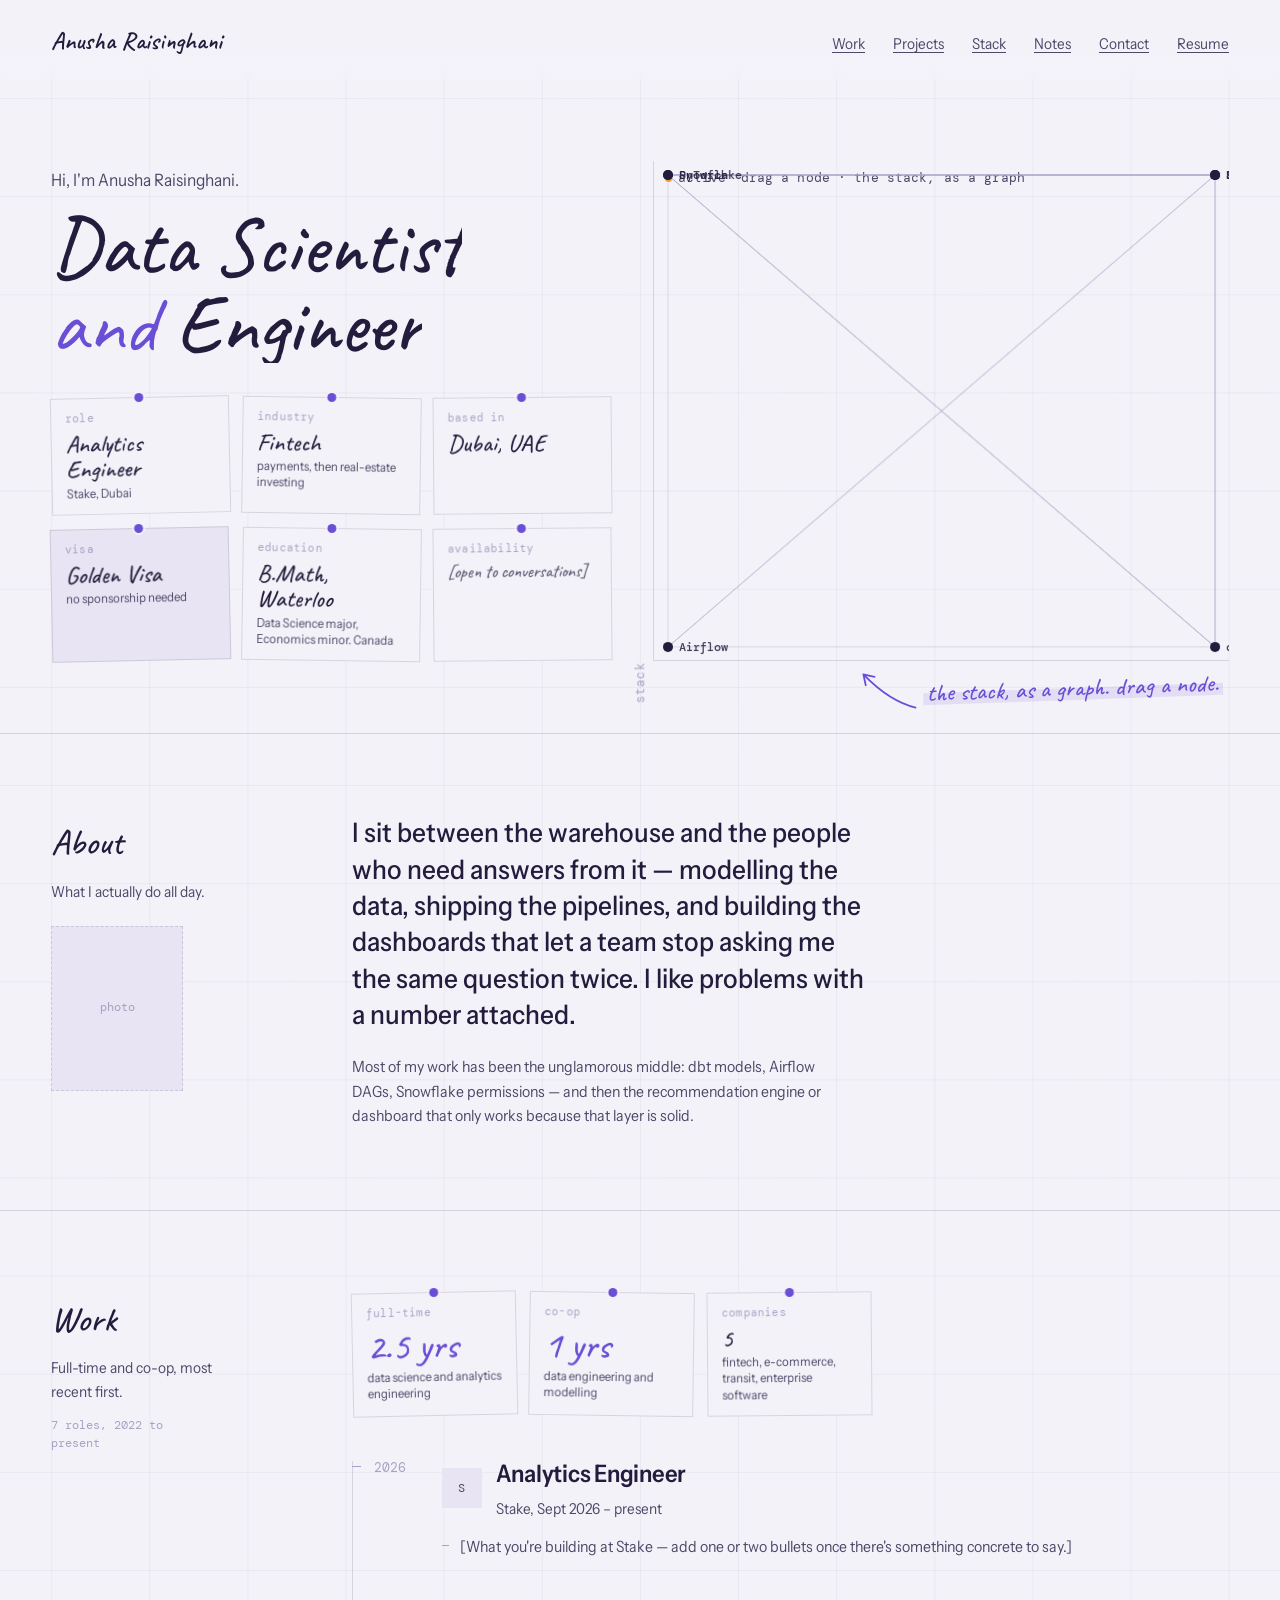
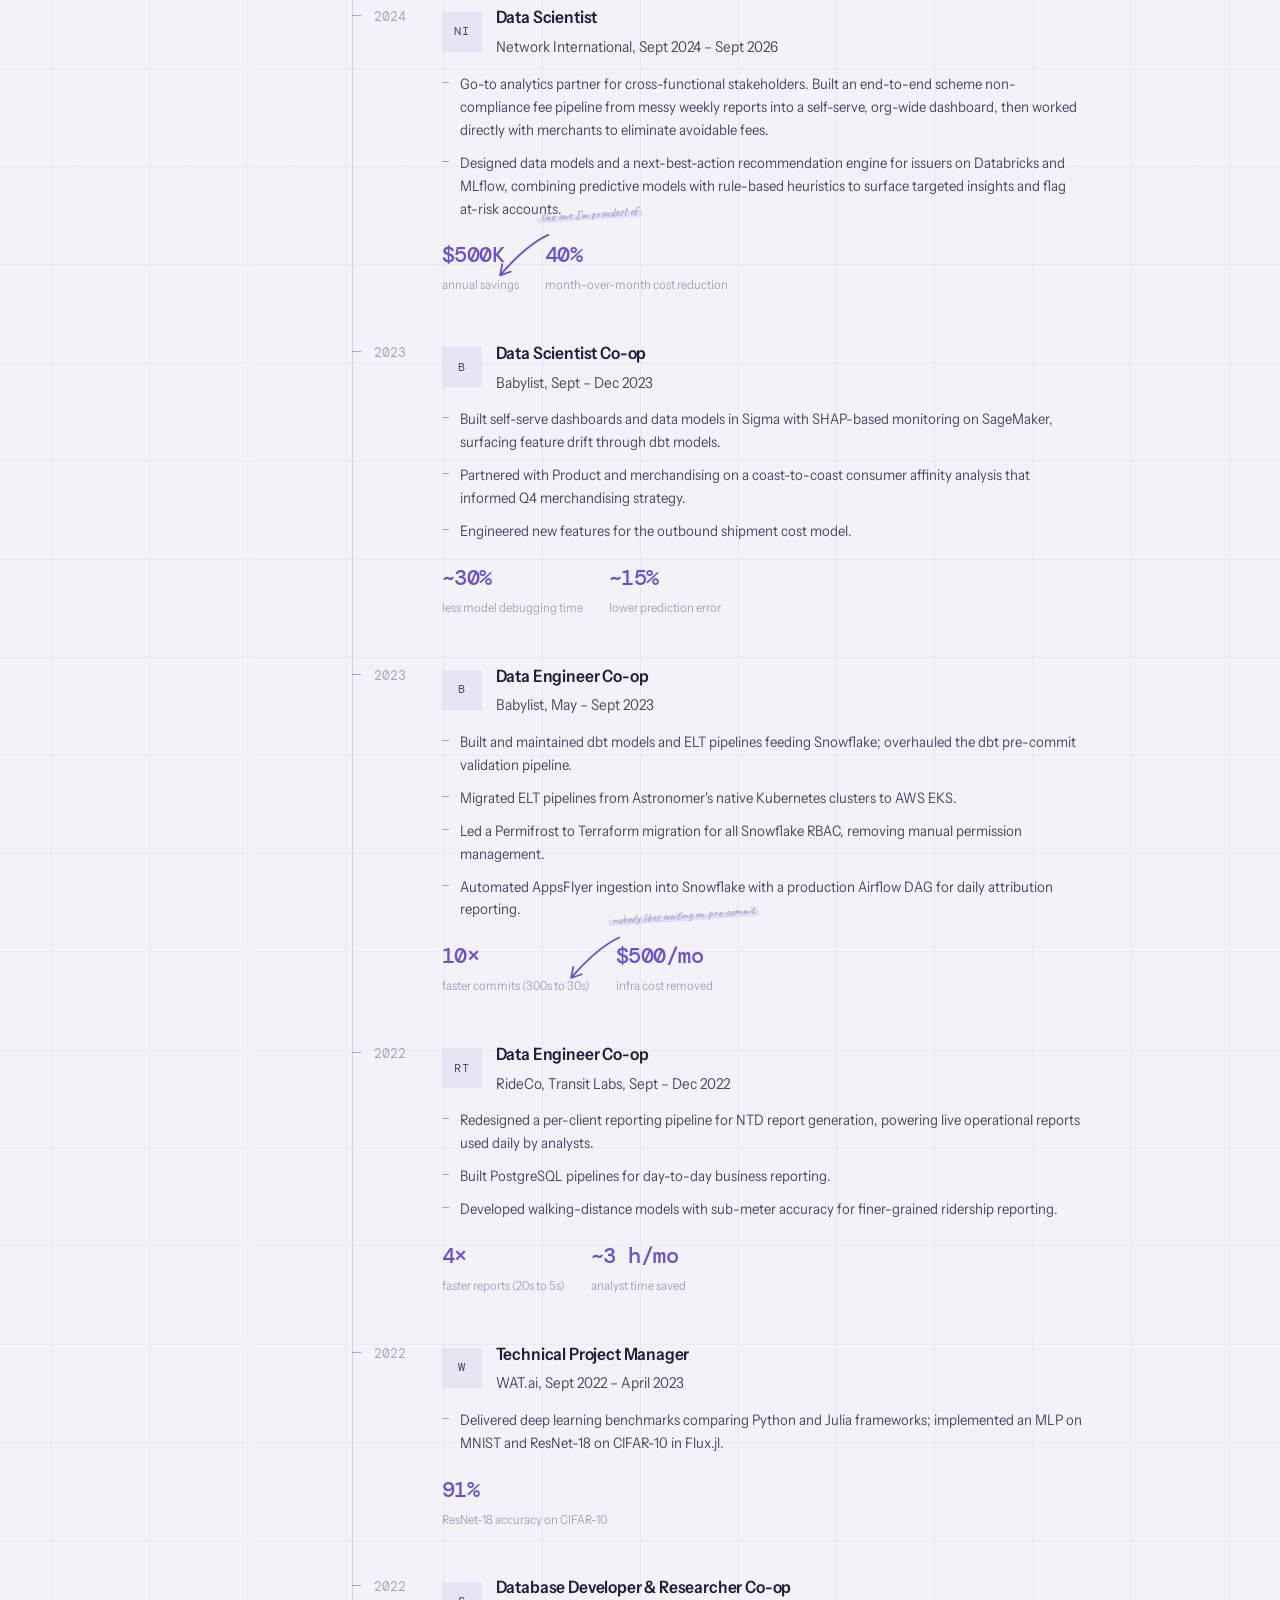
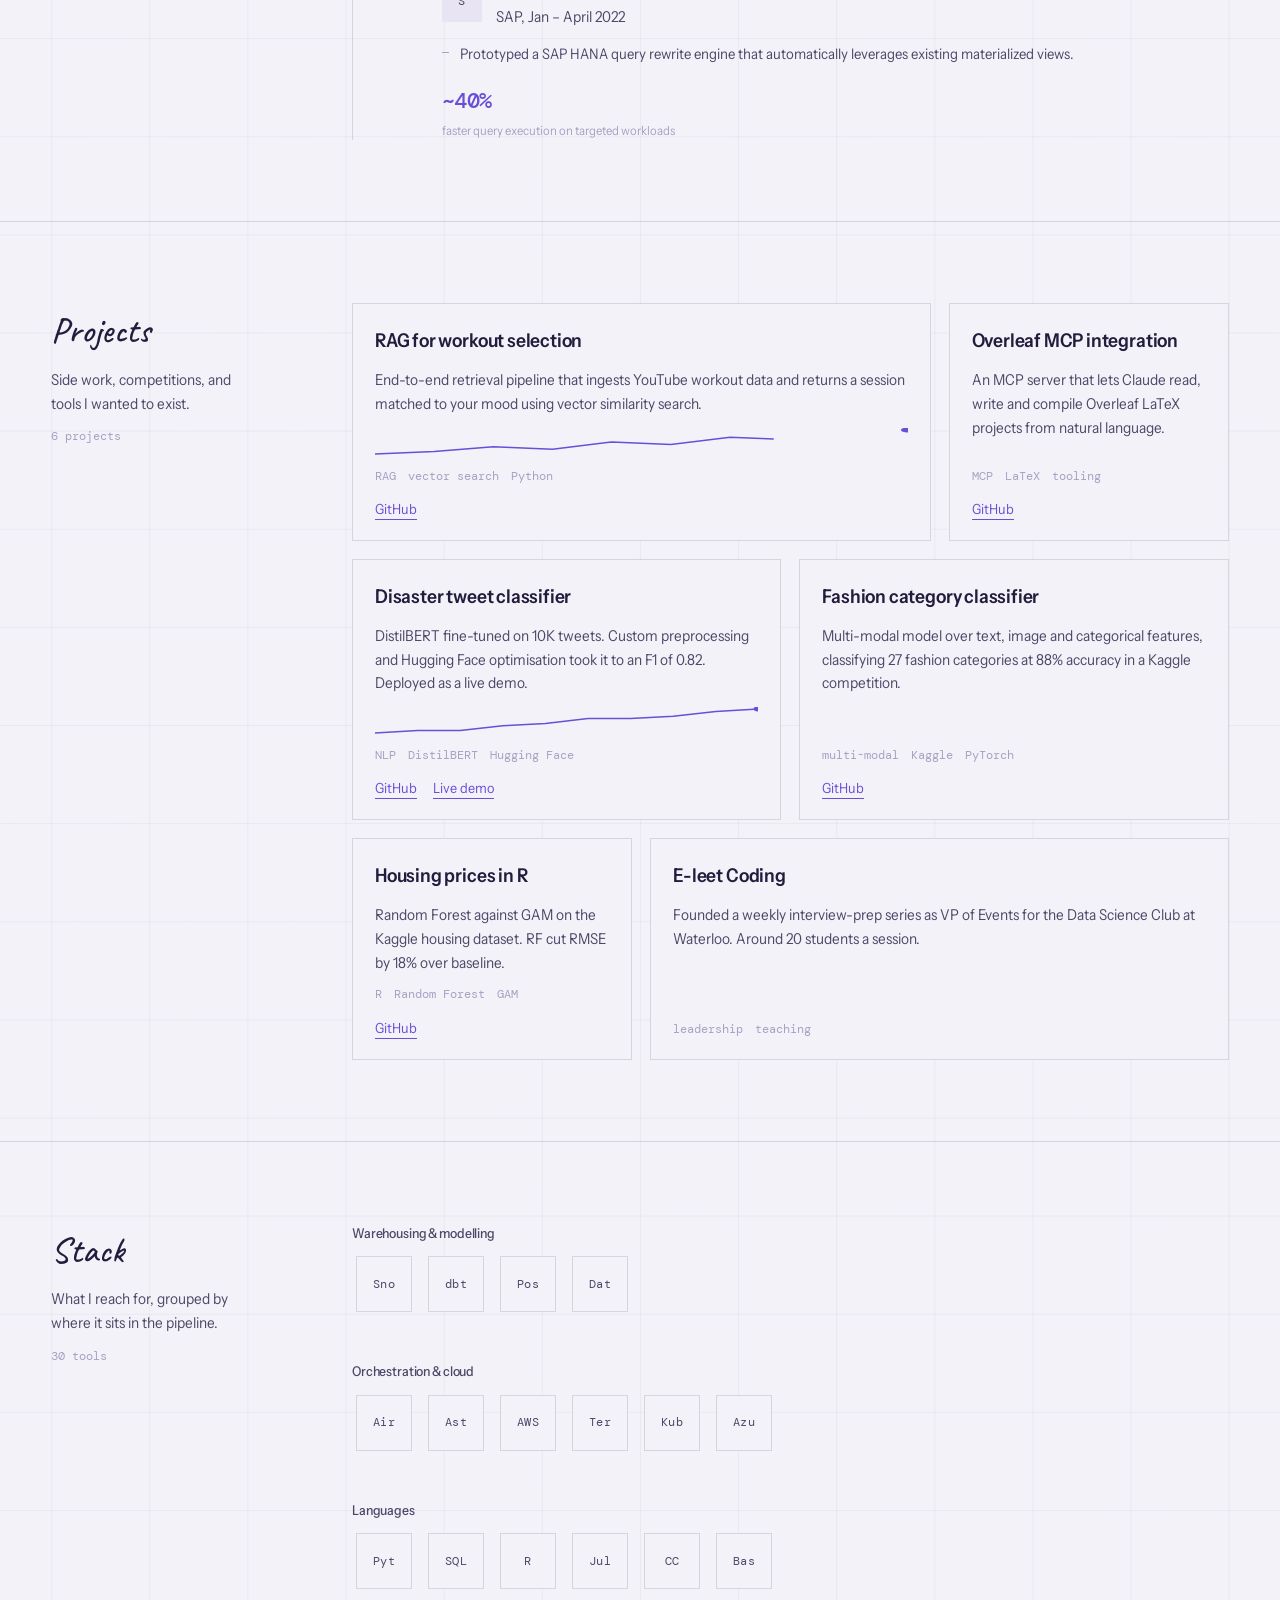
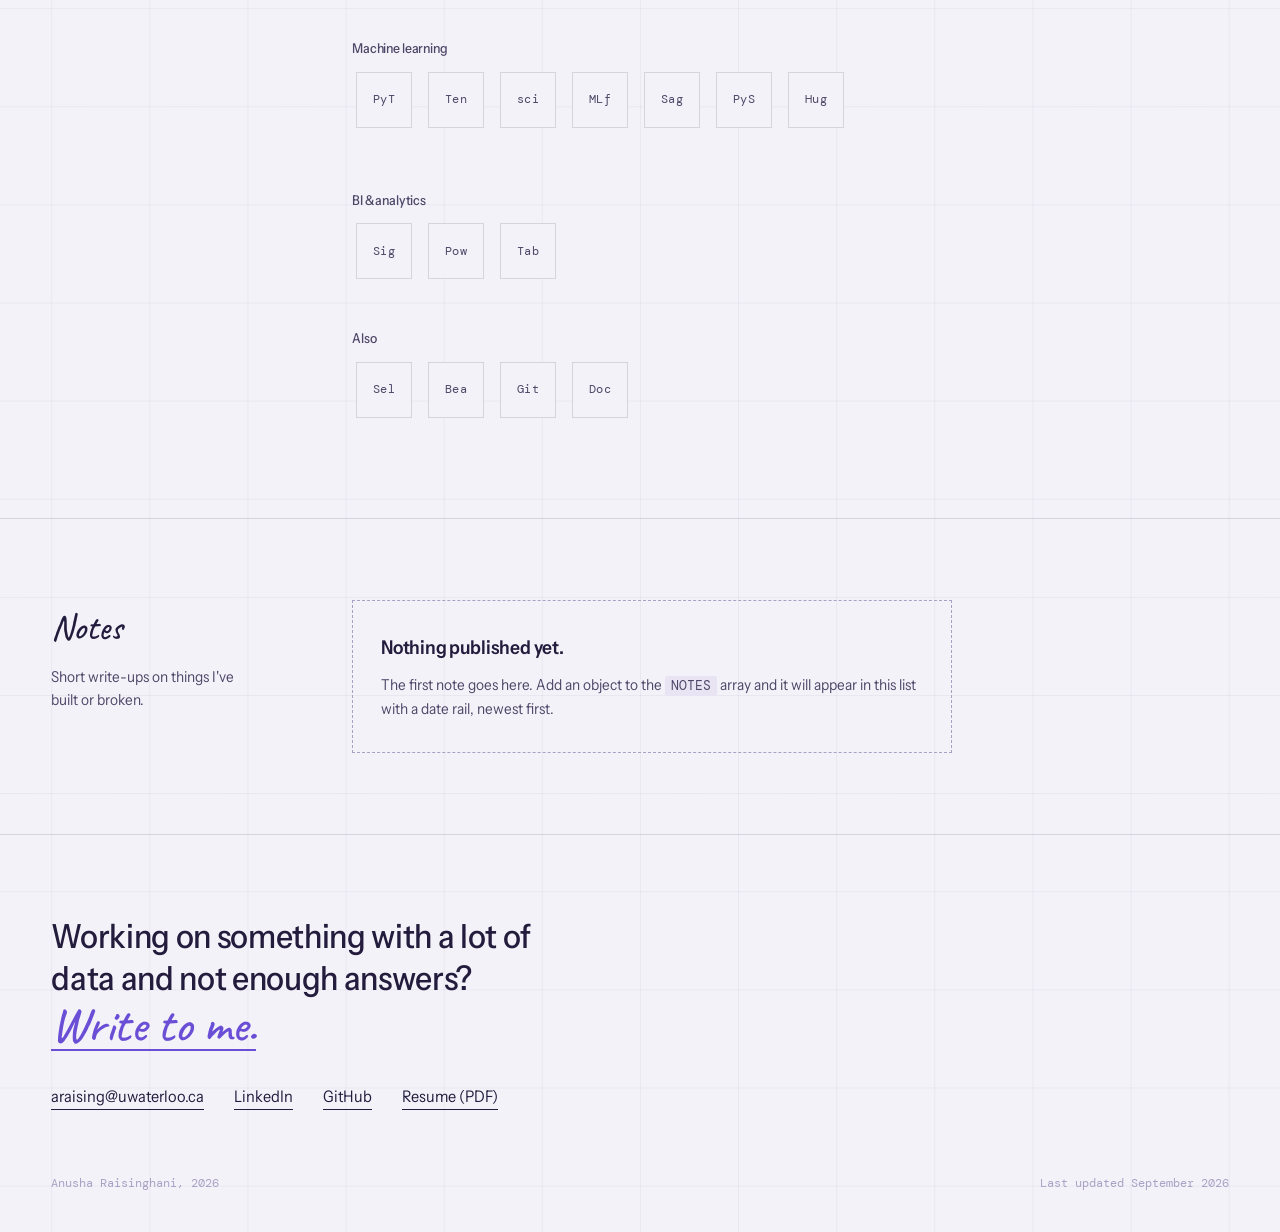
==== index.html @ 86c20403 "Split single-file prototype into static site structure Break index.html's inline <style> and <script" ====
<!DOCTYPE html>
<html lang="en">
<head>
<meta charset="utf-8">
<meta name="viewport" content="width=device-width, initial-scale=1">
<title>Anusha Raisinghani — Analytics Engineer, Dubai</title>
<meta name="description" content="Anusha Raisinghani is an analytics engineer in Dubai fintech, building data pipelines, models, and the dashboards that make them useful. UAE Golden Visa holder.">
<link rel="preconnect" href="https://fonts.googleapis.com">
<link rel="preconnect" href="https://fonts.gstatic.com" crossorigin>
<link href="https://fonts.googleapis.com/css2?family=Caveat:wght@400;500;600&family=Instrument+Sans:ital,wdth,wght@0,75..100,400..700;1,75..100,400..700&family=DM+Mono:wght@400;500&display=swap" rel="stylesheet">
<link rel="stylesheet" href="css/site.css">
</head>
<body>

<nav class="nav" aria-label="Primary">
  <div class="wrap">
    <a class="brand" href="#top">Anusha Raisinghani</a>
    <ul>
      <li><a class="u" href="#work">Work</a></li>
      <li><a class="u" href="#projects">Projects</a></li>
      <li><a class="u" href="#stack-section">Stack</a></li>
      <li><a class="u" href="#notes">Notes</a></li>
      <li><a class="u" href="#contact">Contact</a></li>
      <li><a class="u" href="assets/resume.pdf">Resume</a></li>
    </ul>
  </div>
</nav>

<main id="top">

<!-- ================= HERO ================= -->
<header class="hero">
  <div class="wrap grid">
    <div class="hero-text">
      <p class="hero-hi">Hi, I'm Anusha Raisinghani.</p>
      <h1>
        <span class="l"><span>Data Scientist</span></span>
        <span class="l"><span><em>and</em> Engineer</span></span>
      </h1>
      <div class="cards hero-cards" id="hero-cards"></div>
    </div>
    <div class="hero-graph">
      <div class="graph-caption mono"><span><span class="dot"></span>active</span><span>drag a node · the stack, as a graph</span></div>
      <canvas id="net" aria-label="An animated network graph of Anusha's technical stack"></canvas>
      <span class="axis-y mono">stack</span>
      <span class="ann hero-ann"><svg viewBox="0 0 60 44"><path d="M4 40 C 18 36, 34 28, 54 6 M44 8 l11 -3 -2 11"/></svg>the stack, as a graph. drag a node.</span>
    </div>
  </div>
</header>

<!-- ================= ABOUT ================= -->
<section id="about">
  <div class="wrap grid">
    <div class="sec-head">
      <h2>About</h2>
      <p>What I actually do all day.</p>
      <div class="photo" id="photo"></div>
    </div>
    <div class="sec-body">
      <span class="ann about-ann">the short version</span>
      <p class="about-lede">I sit between the warehouse and the people who need answers from it — modelling the data, shipping the pipelines, and building the dashboards that let a team stop asking me the same question twice. I like problems with a number attached.</p>
      <p class="about-more">Most of my work has been the unglamorous middle: dbt models, Airflow DAGs, Snowflake permissions — and then the recommendation engine or dashboard that only works because that layer is solid.</p>
    </div>
  </div>
</section>

<!-- ================= EXPERIENCE ================= -->
<section id="work">
  <div class="wrap grid">
    <div class="sec-head">
      <h2>Work</h2>
      <p>Full-time and co-op, most recent first.</p>
      <p class="count" id="count-work"></p>
    </div>
    <div class="sec-body">
      <div class="cards work-cards" id="work-cards"></div>
      <div class="xp" id="xp"><div class="rail"></div></div>
    </div>
  </div>
</section>

<!-- ================= PROJECTS ================= -->
<section id="projects">
  <div class="wrap grid">
    <div class="sec-head">
      <h2>Projects</h2>
      <p>Side work, competitions, and tools I wanted to exist.</p>
      <p class="count" id="count-projects"></p>
    </div>
    <div class="sec-body">
      <span class="ann proj-ann">hover a card, the line redraws</span>
      <div class="projects" id="projects-grid"></div>
    </div>
  </div>
</section>

<!-- ================= STACK ================= -->
<section id="stack-section">
  <div class="wrap grid">
    <div class="sec-head">
      <h2>Stack</h2>
      <p>What I reach for, grouped by where it sits in the pipeline.</p>
      <p class="count" id="count-stack"></p>
    </div>
    <div class="sec-body">
      <div class="stack" id="stack"></div>
    </div>
  </div>
</section>

<!-- ================= NOTES ================= -->
<section id="notes">
  <div class="wrap grid">
    <div class="sec-head">
      <h2>Notes</h2>
      <p>Short write-ups on things I've built or broken.</p>
    </div>
    <div class="sec-body" id="notes-body"></div>
  </div>
</section>

</main>

<!-- ================= CONTACT ================= -->
<footer id="contact">
  <div class="wrap">
    <p class="contact-lede">Working on something with a lot of data and not enough answers? <a href="mailto:araising@uwaterloo.ca">Write to me.</a></p>
    <div class="contact-links">
      <a class="u" href="mailto:araising@uwaterloo.ca">araising@uwaterloo.ca</a>
      <a class="u" href="https://www.linkedin.com/in/anusha-raisinghani2711/" target="_blank" rel="noopener">LinkedIn</a>
      <a class="u" href="https://github.com/Anu2711" target="_blank" rel="noopener">GitHub</a>
      <a class="u" href="assets/resume.pdf">Resume (PDF)</a>
    </div>
    <div class="colophon">
      <span>Anusha Raisinghani, 2026</span>
      <span>Last updated September 2026</span>
    </div>
  </div>
</footer>

<script src="data/facts.js"></script>
<script src="data/stack.js"></script>
<script src="data/experience.js"></script>
<script src="data/projects.js"></script>
<script src="data/notes.js"></script>
<script src="data/graph.js"></script>
<script src="js/render.js"></script>
<script src="js/reveal.js"></script>
<script src="js/rail.js"></script>
<script src="js/graph.js"></script>
</body>
</html>
---- css/site.css ----
/* ============================================================
   TOKENS
   ============================================================ */
:root{
  --paper:#F4F2F9;      /* lilac-tinted paper */
  --paper-2:#E9E4F3;    /* lavender wash for chips/hover */
  --ink:#231C3D;        /* deep violet ink */
  --ink-2:#4E4768;
  --trace:#A9A1C4;      /* lavender hairlines and ticks */
  --hair:rgba(35,28,61,.14);
  --grid:rgba(35,28,61,.05);
  --signal:#6A4FD6;     /* the one saturated purple: links, metrics, active edges */
  --signal-soft:rgba(106,79,214,.12);
  --amber:#F0A31F;      /* firing nodes only */

  --hand:"Caveat",cursive;
  --sans:"Instrument Sans",system-ui,-apple-system,sans-serif;
  --mono:"DM Mono",ui-monospace,SFMono-Regular,monospace;

  --max:1280px;
  --gutter:clamp(20px,4vw,56px);
  --col:calc((min(100vw,var(--max)) - 2*var(--gutter)) / 12);

  --t-fast:220ms cubic-bezier(.2,.7,.2,1);
  --t-slow:900ms cubic-bezier(.16,1,.3,1);
}

*{box-sizing:border-box}
html{scroll-behavior:smooth}
@media (prefers-reduced-motion:reduce){html{scroll-behavior:auto}}
body{
  margin:0;
  background:var(--paper);
  color:var(--ink);
  font-family:var(--sans);
  font-size:16.5px;
  line-height:1.58;
  font-variation-settings:"wdth" 92;
  -webkit-font-smoothing:antialiased;
}
/* plotting-paper grid: faint, and only behind the hero; fades to plain paper by the first section */
body::before{
  content:"";position:absolute;inset:0;z-index:-1;pointer-events:none;
  background-image:
    linear-gradient(var(--grid) 1px,transparent 1px),
    linear-gradient(90deg,var(--grid) 1px,transparent 1px);
  background-size:var(--col) var(--col);
  background-position:var(--gutter) 0;
}
body{position:relative}
a{color:inherit;text-decoration:none}
a:focus-visible,button:focus-visible{outline:2px solid var(--signal);outline-offset:3px;border-radius:2px}
::selection{background:var(--signal);color:#fff}

.wrap{max-width:var(--max);margin:0 auto;padding:0 var(--gutter)}
.grid{display:grid;grid-template-columns:repeat(12,1fr);column-gap:clamp(12px,2vw,28px)}

h1,h2{font-family:var(--hand);font-weight:500;margin:0;letter-spacing:0}
h3{font-family:var(--sans);font-weight:600;margin:0;letter-spacing:-.01em}
p{margin:0}
.mono{font-family:var(--mono);font-size:12.5px;letter-spacing:.01em;color:var(--ink-2)}

/* underline links: hairline that thickens on hover, no arrow glyphs */
.u{
  background-image:linear-gradient(currentColor,currentColor);
  background-size:100% 1px;background-repeat:no-repeat;background-position:0 100%;
  transition:background-size var(--t-fast);
}
.u:hover{background-size:100% 2px}

/* ============================================================
   NAV
   ============================================================ */
.nav{
  position:sticky;top:0;z-index:10;
  background:linear-gradient(var(--paper) 70%,rgba(238,241,243,0));
  backdrop-filter:blur(6px);
}
.nav .wrap{display:flex;align-items:baseline;justify-content:space-between;padding-top:22px;padding-bottom:18px}
.brand{font-family:var(--hand);font-size:25px;font-weight:600}
.nav ul{display:flex;gap:28px;list-style:none;margin:0;padding:0;font-size:15px}
.nav li a{color:var(--ink-2)}
.nav li a:hover{color:var(--ink)}

/* ============================================================
   HERO
   ============================================================ */
.hero{padding:clamp(48px,9vh,110px) 0 clamp(56px,8vh,96px)}
.hero .grid{align-items:end}
.hero-text{grid-column:1/7}
.hero-graph{grid-column:7/13;position:relative}
@media (max-width:900px){
  .hero-text{grid-column:1/13}
  .hero-graph{grid-column:1/13;margin-top:36px}
}
@media (max-width:700px){.hero-graph{display:none}}

.hero h1{
  font-size:clamp(48px,6.4vw,88px);
  line-height:.95;
  max-width:12ch;
}
.hero h1 .l{display:inline-block;overflow:hidden;vertical-align:bottom}
.hero h1 .l span{display:inline-block;transform:translateY(110%);animation:rise var(--t-slow) forwards}
.hero h1 .l:nth-child(2) span{animation-delay:70ms}
.hero h1 .l:nth-child(3) span{animation-delay:140ms}
.hero h1 .l:nth-child(4) span{animation-delay:210ms}
.hero h1 .l:nth-child(5) span{animation-delay:280ms}
.hero h1 em{font-style:normal;color:var(--signal);font-weight:400}
.hero-hi{font-size:17px;color:var(--ink-2);margin-bottom:14px;opacity:0;animation:fade 600ms 80ms forwards}
@keyframes rise{to{transform:translateY(0)}}

.todo{color:var(--signal);opacity:.7}
@keyframes fade{to{opacity:1}}

#net{
  width:100%;aspect-ratio:1.15;display:block;
  border-left:1px solid var(--hair);border-bottom:1px solid var(--hair);
  opacity:0;animation:fade 1.2s 800ms forwards;
  cursor:crosshair;
}
.graph-caption{position:absolute;left:12px;top:8px;display:flex;gap:14px;align-items:center;opacity:0;animation:fade 700ms 1500ms forwards}
.graph-caption .dot{width:7px;height:7px;border-radius:50%;background:var(--amber);display:inline-block;margin-right:6px}
.axis-y{position:absolute;left:-2px;bottom:-1px;transform:translateX(-100%) rotate(-90deg);transform-origin:right bottom;color:var(--trace)}
@media (prefers-reduced-motion:reduce){
  .hero h1 .l span{transform:none;animation:none}
  .card,#net,.graph-caption{opacity:1;animation:none;transform:rotate(var(--rot,0))}
}

/* ============================================================
   CALLOUT CARDS — index cards pinned to the paper. Label in mono, value in handwriting.
   ============================================================ */
.cards{display:grid;grid-template-columns:repeat(auto-fill,minmax(150px,1fr));gap:14px 12px}
.hero-cards{margin-top:34px;max-width:560px}
.card{
  position:relative;padding:12px 14px 12px;border:1px solid var(--hair);background:var(--paper);
  transform:rotate(var(--rot,0));
  opacity:0;animation:cardIn 600ms cubic-bezier(.16,1,.3,1) forwards;animation-delay:var(--d,0ms);
  transition:transform var(--t-fast),border-color var(--t-fast),background var(--t-fast);
}
.card:nth-child(3n+1){--rot:-1.2deg}.card:nth-child(3n+2){--rot:.8deg}.card:nth-child(3n){--rot:-.5deg}
.card:nth-child(4n){background:var(--paper-2)}
.card::before{ /* pin */
  content:"";position:absolute;top:-5px;left:50%;width:9px;height:9px;border-radius:50%;
  background:var(--signal);transform:translateX(-50%);box-shadow:0 0 0 2px var(--paper);
}
.card:hover{transform:rotate(0) translateY(-2px);border-color:var(--signal)}
.card .k{display:block;font-family:var(--mono);font-size:10.5px;color:var(--trace);letter-spacing:.02em;margin-bottom:4px}
.card .v{display:block;font-family:var(--hand);font-size:clamp(22px,1.9vw,27px);font-weight:500;line-height:1.05;color:var(--ink)}
.card .v.todo{font-size:18px}
.card .s{display:block;font-size:12.5px;color:var(--ink-2);margin-top:3px;line-height:1.3}
.card.big .v{font-size:clamp(34px,3vw,44px);color:var(--signal)}
.work-cards{margin-bottom:40px;max-width:520px;grid-template-columns:repeat(auto-fill,minmax(140px,1fr))}
@keyframes cardIn{from{opacity:0;transform:translateY(10px) rotate(var(--rot,0))}to{opacity:1;transform:translateY(0) rotate(var(--rot,0))}}
.work-cards .card{animation:none;opacity:0;transform:translateY(10px) rotate(var(--rot,0))}
.work-cards.in .card{animation:cardIn 600ms cubic-bezier(.16,1,.3,1) forwards;animation-delay:var(--d,0ms)}

/* ============================================================
   SECTIONS
   ============================================================ */
section{padding:clamp(56px,9vh,120px) 0;border-top:1px solid var(--hair)}
.sec-head{grid-column:1/4;position:sticky;top:96px;align-self:start}
.sec-head h2{font-size:clamp(32px,2.8vw,40px)}
.sec-head p{margin-top:8px;color:var(--ink-2);font-size:15px;max-width:22ch}
.sec-head .count{margin-top:12px;font-family:var(--mono);font-size:12px;color:var(--trace)}
.sec-body{grid-column:4/13}
@media (max-width:900px){
  .sec-head{grid-column:1/13;position:static;margin-bottom:28px}
  .sec-body{grid-column:1/13}
}

/* About */
.about-more{margin-top:22px;max-width:56ch;color:var(--ink-2);font-size:15.5px}
.about-lede{
  font-family:var(--sans);font-weight:500;font-size:clamp(21px,2.1vw,27px);line-height:1.35;
  max-width:32ch;
}
.stack{display:grid;gap:30px}
.stack-group h3{font-size:13.5px;color:var(--ink-2);font-weight:500;margin-bottom:12px}
.tiles{display:flex;flex-wrap:wrap;gap:10px 8px;align-items:flex-start}
.tile{
  width:64px;display:flex;flex-direction:column;align-items:center;gap:6px;
  opacity:0;transform:translateY(6px);
  transition:opacity 400ms ease,transform 500ms cubic-bezier(.16,1,.3,1);
  transition-delay:var(--d,0ms);
}
.stack-group.in .tile{opacity:1;transform:none}
.tile .box{
  position:relative;width:56px;height:56px;border:1px solid var(--hair);background:var(--paper);
  display:flex;align-items:center;justify-content:center;
  transition:background var(--t-fast),border-color var(--t-fast),transform var(--t-fast);
}
.tile .box img{position:absolute;width:28px;height:28px;object-fit:contain;transition:opacity var(--t-fast)}
.tile .box img.brand{opacity:0}
.tile .box .mg{font-family:var(--mono);font-size:12px;color:var(--ink-2);letter-spacing:.02em}
.tile .name{font-family:var(--mono);font-size:11px;color:var(--ink-2);text-align:center;line-height:1.2;opacity:0;transition:opacity var(--t-fast)}
.tile:hover .box{background:var(--paper-2);border-color:var(--signal);transform:translateY(-2px)}
.tile:hover .box img.ink{opacity:0}
.tile:hover .box img.brand{opacity:1}
.tile:hover .name{opacity:1}
@media (hover:none){.tile .name{opacity:1}}

/* Photo slot in the About heading column */
.photo{margin-top:22px;width:132px;aspect-ratio:4/5;border:1px solid var(--hair);overflow:hidden;background:var(--paper-2)}
.photo img{width:100%;height:100%;object-fit:cover;display:block;filter:grayscale(.15)}
.photo.empty{border-style:dashed;display:flex;align-items:center;justify-content:center;font-family:var(--mono);font-size:11.5px;color:var(--trace)}

/* Experience — year rail */
.xp{--pad:clamp(64px,7vw,96px);position:relative;padding-left:var(--pad)}
.xp::before{ /* full-length faint rail */
  content:"";position:absolute;left:0;top:6px;bottom:0;width:1px;background:var(--hair);
}
.xp .rail{ /* ink rail that draws in on scroll */
  position:absolute;left:0;top:6px;width:1px;background:var(--ink);height:0;transition:height 120ms linear;
}
.job{position:relative;padding-bottom:clamp(40px,5vh,64px)}
.job:last-child{padding-bottom:0}
.job .year{
  position:absolute;left:calc(-1*var(--pad));width:var(--pad);top:4px;
  font-family:var(--mono);font-size:12.5px;color:var(--trace);
  padding-left:22px;white-space:nowrap;
}
.job .tick{position:absolute;left:calc(-1*var(--pad));top:11px;width:9px;height:1px;background:var(--trace)}
.job.on .year{color:var(--ink)}
.job.on .tick{background:var(--ink);width:14px}
.job header{display:grid;grid-template-columns:40px 1fr;gap:4px 14px;align-items:center}
.job header h3{grid-column:2}
.job header .co{grid-column:2}
.job .logo{
  grid-row:1/3;width:40px;height:40px;border:1px solid var(--hair);background:#fff;
  display:flex;align-items:center;justify-content:center;overflow:hidden;
}
.job .logo img{width:26px;height:26px;object-fit:contain;display:block}
.job .logo.mono{font-family:var(--mono);font-size:12px;color:var(--ink-2);background:var(--paper-2);border-color:transparent}
.job h3{font-size:17px}
.job li{font-size:14.5px}
.job.current h3{font-size:clamp(20px,1.9vw,24px)}
.job.current li{font-size:15.5px}
.job.current .metric b{font-size:24px}
.job .co{color:var(--ink-2);font-size:15px}
.job ul{margin:14px 0 0;padding:0;list-style:none;max-width:64ch;display:grid;gap:10px}
.job li{padding-left:18px;position:relative;color:var(--ink-2)}
.job li::before{content:"";position:absolute;left:0;top:.62em;width:7px;height:1px;background:var(--trace)}
.metrics{margin-top:18px;display:flex;gap:26px;flex-wrap:wrap}
.metric{display:flex;flex-direction:column}
.metric b{font-family:var(--mono);font-weight:500;font-size:22px;color:var(--signal);letter-spacing:-.02em}
.metric span{font-size:12.5px;color:var(--trace);margin-top:2px}

/* Projects — uneven grid */
.projects{display:grid;grid-template-columns:repeat(6,1fr);gap:18px}
.proj{
  grid-column:span 3;
  border:1px solid var(--hair);
  padding:22px 22px 20px;
  display:flex;flex-direction:column;gap:12px;
  background:var(--paper);
  transition:border-color var(--t-fast);
  min-height:200px;
}
.proj.wide{grid-column:span 4}
.proj.narrow{grid-column:span 2}
.proj:hover{border-color:var(--ink)}
.proj h3{font-size:19px}
.proj p{color:var(--ink-2);font-size:15px;flex:1}
.proj .tags{display:flex;flex-wrap:wrap;gap:6px 12px;font-family:var(--mono);font-size:11.5px;color:var(--trace)}
.proj .links{display:flex;gap:16px;font-size:14px}
.proj .links a{color:var(--signal)}
.proj .spark{height:28px;width:100%}
@media (max-width:900px){.proj,.proj.wide,.proj.narrow{grid-column:span 6}}

/* Notes — empty state */
.notes-empty{
  border:1px dashed var(--trace);padding:32px 28px;max-width:60ch;
}
.notes-empty h3{font-size:19px}
.notes-empty p{margin-top:10px;color:var(--ink-2);font-size:15px}
.notes-empty code{font-family:var(--mono);font-size:12.5px;background:var(--paper-2);padding:2px 6px;border-radius:2px}
.notes-list{display:grid;gap:0;max-width:64ch}
.note{display:grid;grid-template-columns:96px 1fr;gap:16px;padding:16px 0;border-top:1px solid var(--hair)}
.note:last-child{border-bottom:1px solid var(--hair)}
.note time{font-family:var(--mono);font-size:12.5px;color:var(--trace);padding-top:4px}
.note h3{font-size:17px}
.note p{color:var(--ink-2);font-size:14.5px;margin-top:4px}

/* Handwritten margin notes — reveal when scrolled into view, with a highlighter swipe */
.ann{
  font-family:var(--hand);font-size:clamp(22px,1.9vw,28px);font-weight:500;line-height:1.05;color:var(--signal);
  position:absolute;pointer-events:none;white-space:nowrap;padding:0 4px;
  opacity:0;transform:translateY(8px) rotate(var(--rot,-3deg));
  background-image:linear-gradient(var(--signal-soft),var(--signal-soft));
  background-size:0% 46%;background-repeat:no-repeat;background-position:0 88%;
  transition:opacity 500ms ease,transform 600ms cubic-bezier(.16,1,.3,1),background-size 700ms 200ms cubic-bezier(.16,1,.3,1);
}
.ann svg{position:absolute;width:60px;height:44px;fill:none;stroke:var(--signal);stroke-width:1.8;stroke-linecap:round;stroke-linejoin:round;
  stroke-dasharray:140;stroke-dashoffset:140;transition:stroke-dashoffset 800ms 300ms ease}
.ann.in{opacity:1;transform:translateY(0) rotate(var(--rot,-3deg));background-size:100% 46%}
.ann.in svg{stroke-dashoffset:0}
.ann.hero-ann{right:6px;bottom:-40px;--rot:-2deg}
.ann.hero-ann svg{left:-64px;top:-14px;transform:scaleX(-1)}
.ann.metric-ann{left:100%;top:-32px;margin-left:18px;--rot:-4deg}
.ann.metric-ann svg{left:-46px;top:20px}
.ann.about-ann{left:-6px;top:-54px;--rot:-2deg}
.ann.proj-ann{right:0;top:-38px;--rot:2deg}
.job .metrics,.about-lede,.hero-graph,.projects{position:relative}
.metric{position:relative}
@media (max-width:900px){
  .ann{position:static;display:inline-block;white-space:normal;margin:10px 0 4px;--rot:-1.5deg}
  .ann svg{display:none}
  .ann.hero-ann{margin-top:14px}
  .ann.about-ann{margin-bottom:12px}
  .ann.proj-ann{margin-bottom:12px}
  .ann.metric-ann{margin:6px 0 0}
}

/* Reactive: sparklines draw on card hover */
.proj .spark polyline{stroke-dasharray:400;stroke-dashoffset:0}
.proj:hover .spark polyline{animation:redraw 900ms cubic-bezier(.16,1,.3,1)}
@keyframes redraw{from{stroke-dashoffset:400}to{stroke-dashoffset:0}}
.proj:hover{background:var(--paper-2)}
.proj .tags span{transition:color var(--t-fast)}
.proj:hover .tags span{color:var(--signal)}

/* Footer / contact */
footer{border-top:1px solid var(--hair);padding:clamp(56px,9vh,110px) 0 40px}
.contact-lede{font-family:var(--sans);font-weight:500;font-size:clamp(24px,2.6vw,34px);line-height:1.25;max-width:26ch;letter-spacing:-.01em}
.contact-lede a{font-family:var(--hand);font-size:1.5em;font-weight:500;line-height:1;background-image:linear-gradient(currentColor,currentColor);background-size:100% 2px;background-repeat:no-repeat;background-position:0 92%}
.contact-lede a:hover{background-size:100% 3px}
.contact-lede a{color:var(--signal)}
.contact-links{margin-top:34px;display:flex;flex-wrap:wrap;gap:12px 30px;font-size:16px}
.colophon{margin-top:64px;display:flex;justify-content:space-between;flex-wrap:wrap;gap:10px;font-family:var(--mono);font-size:12px;color:var(--trace)}
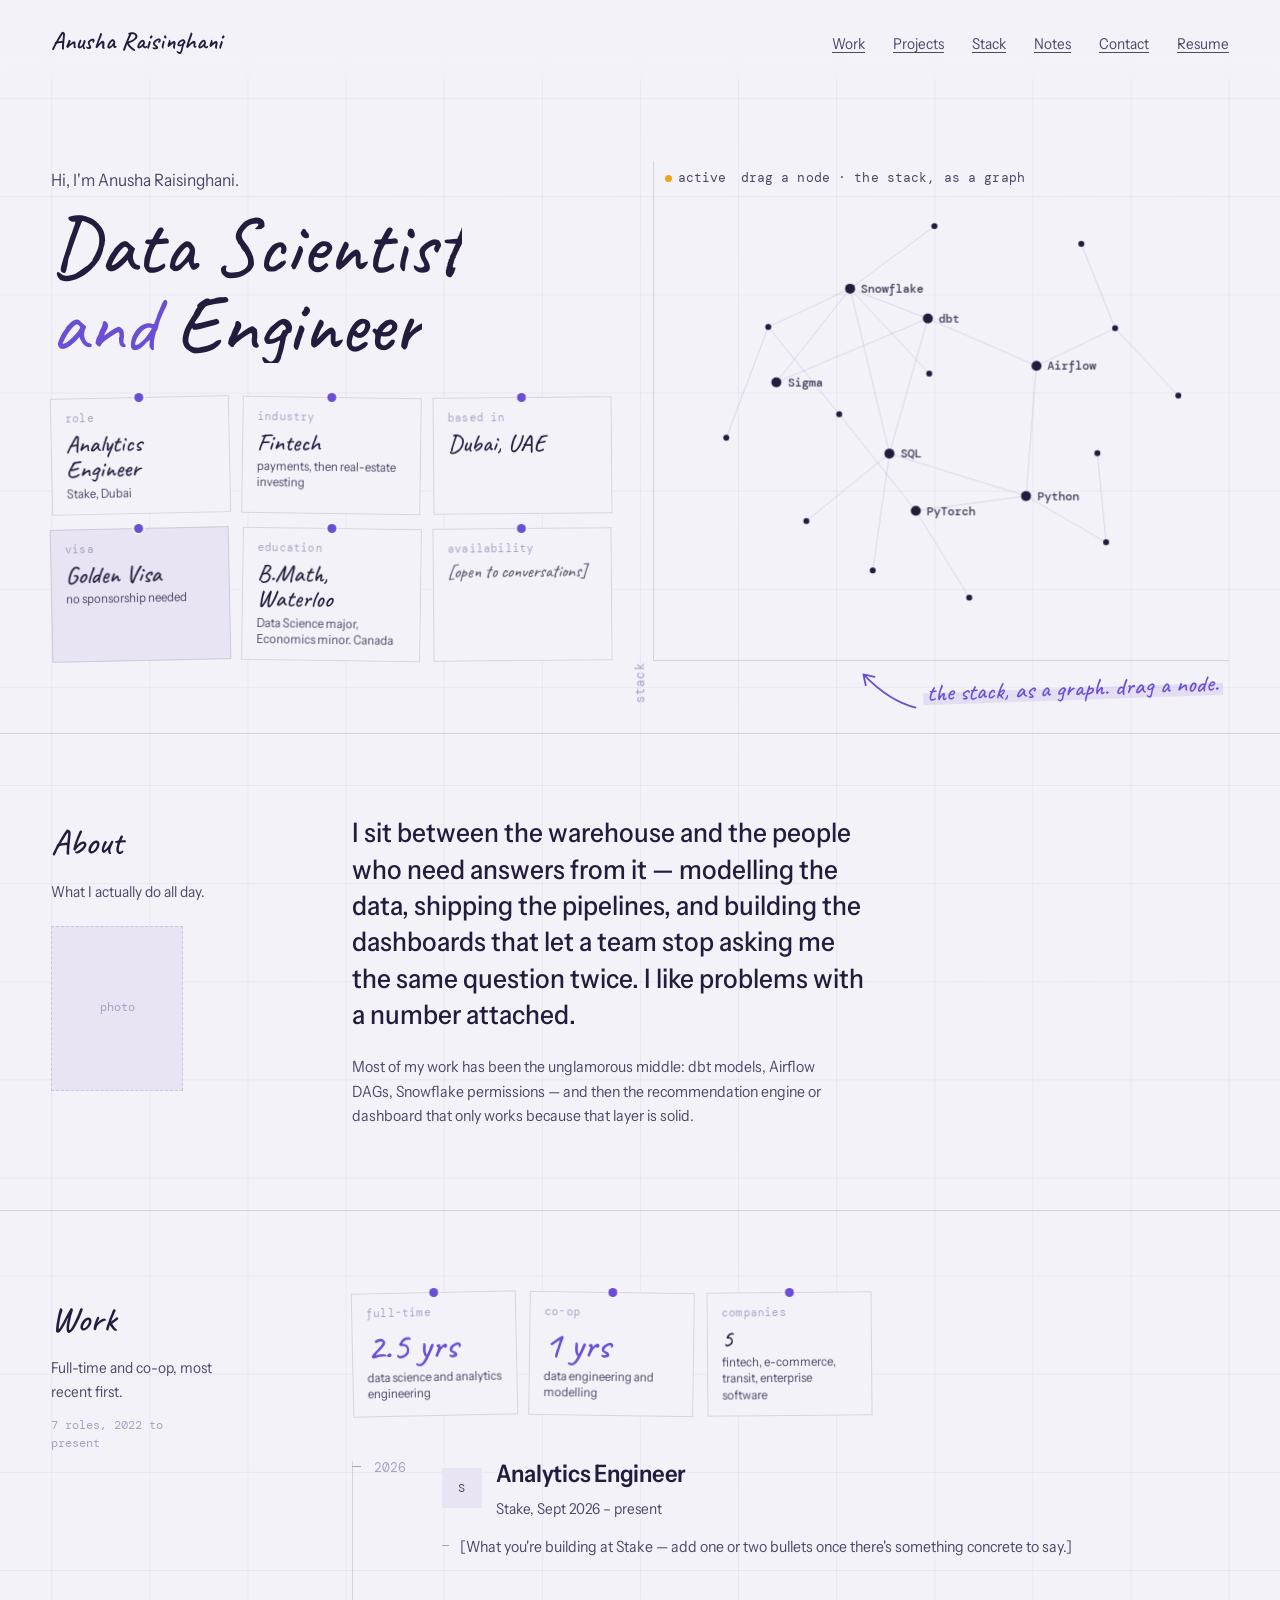
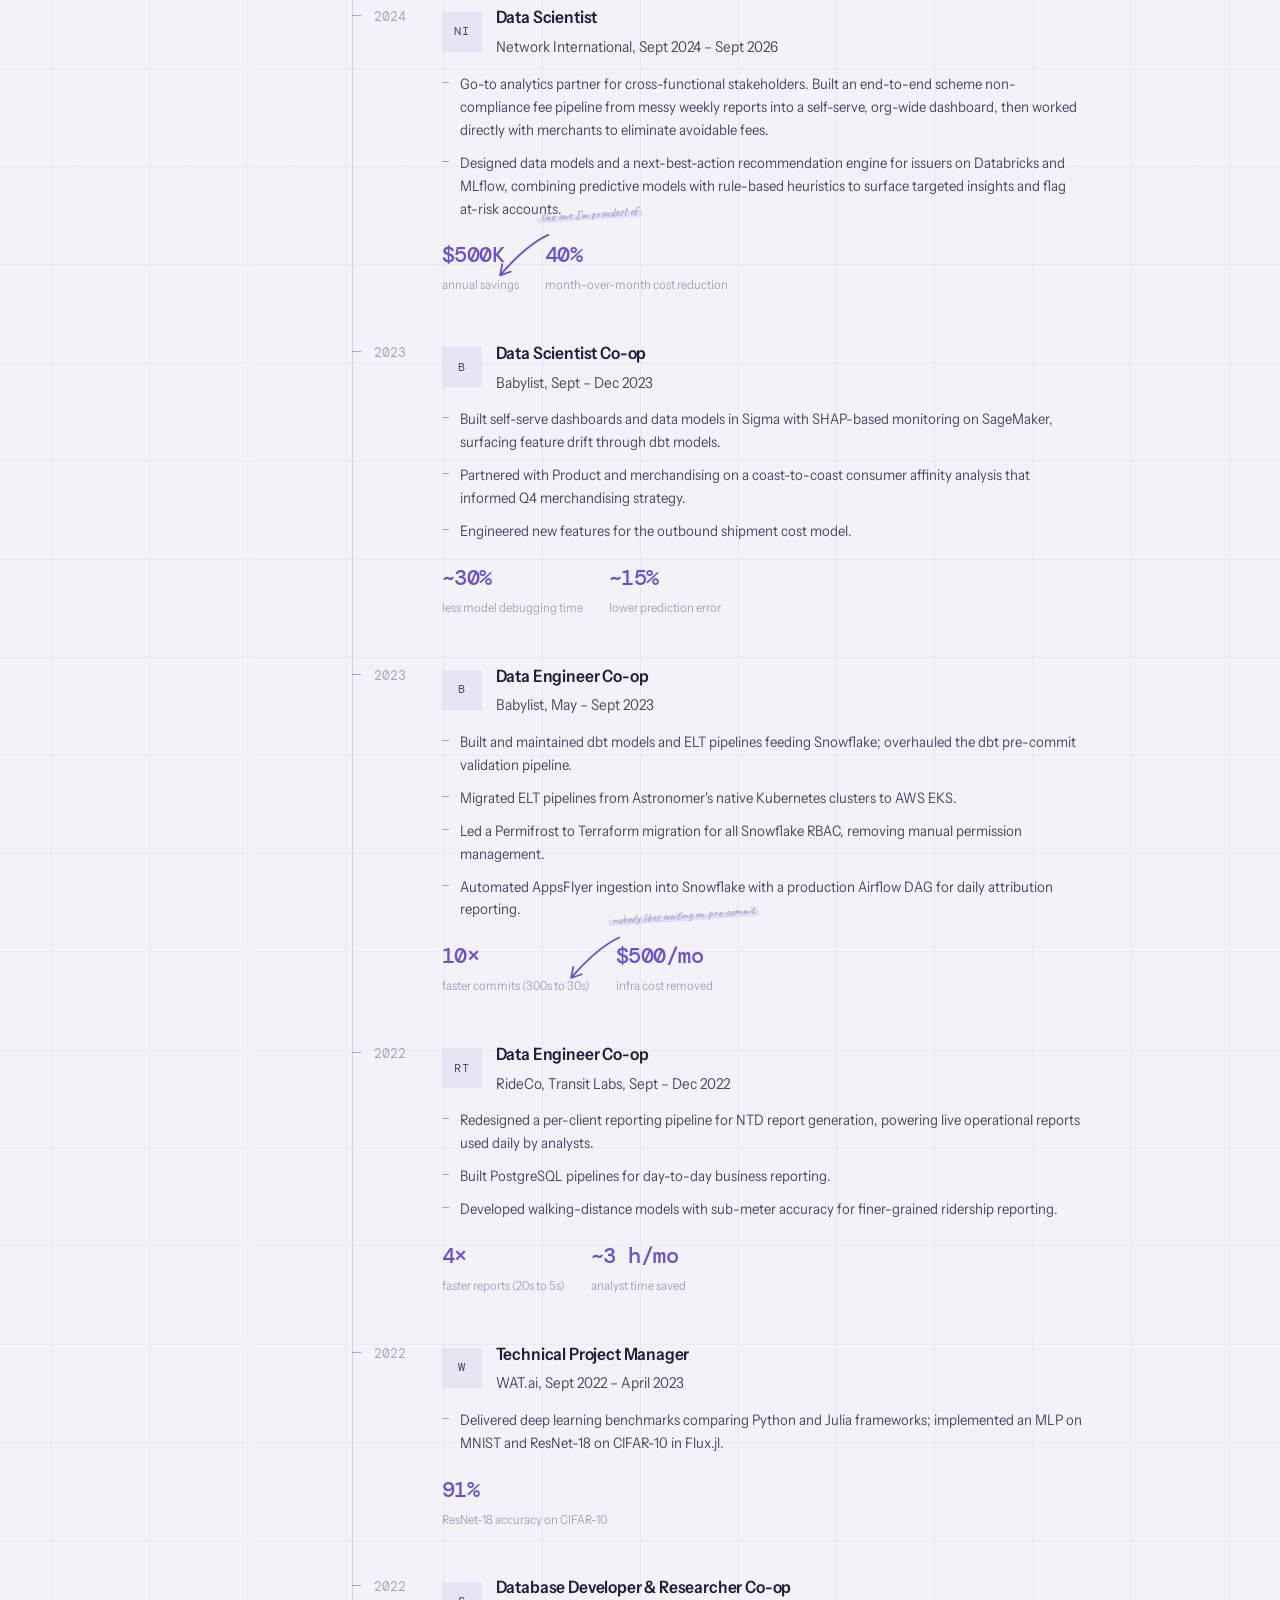
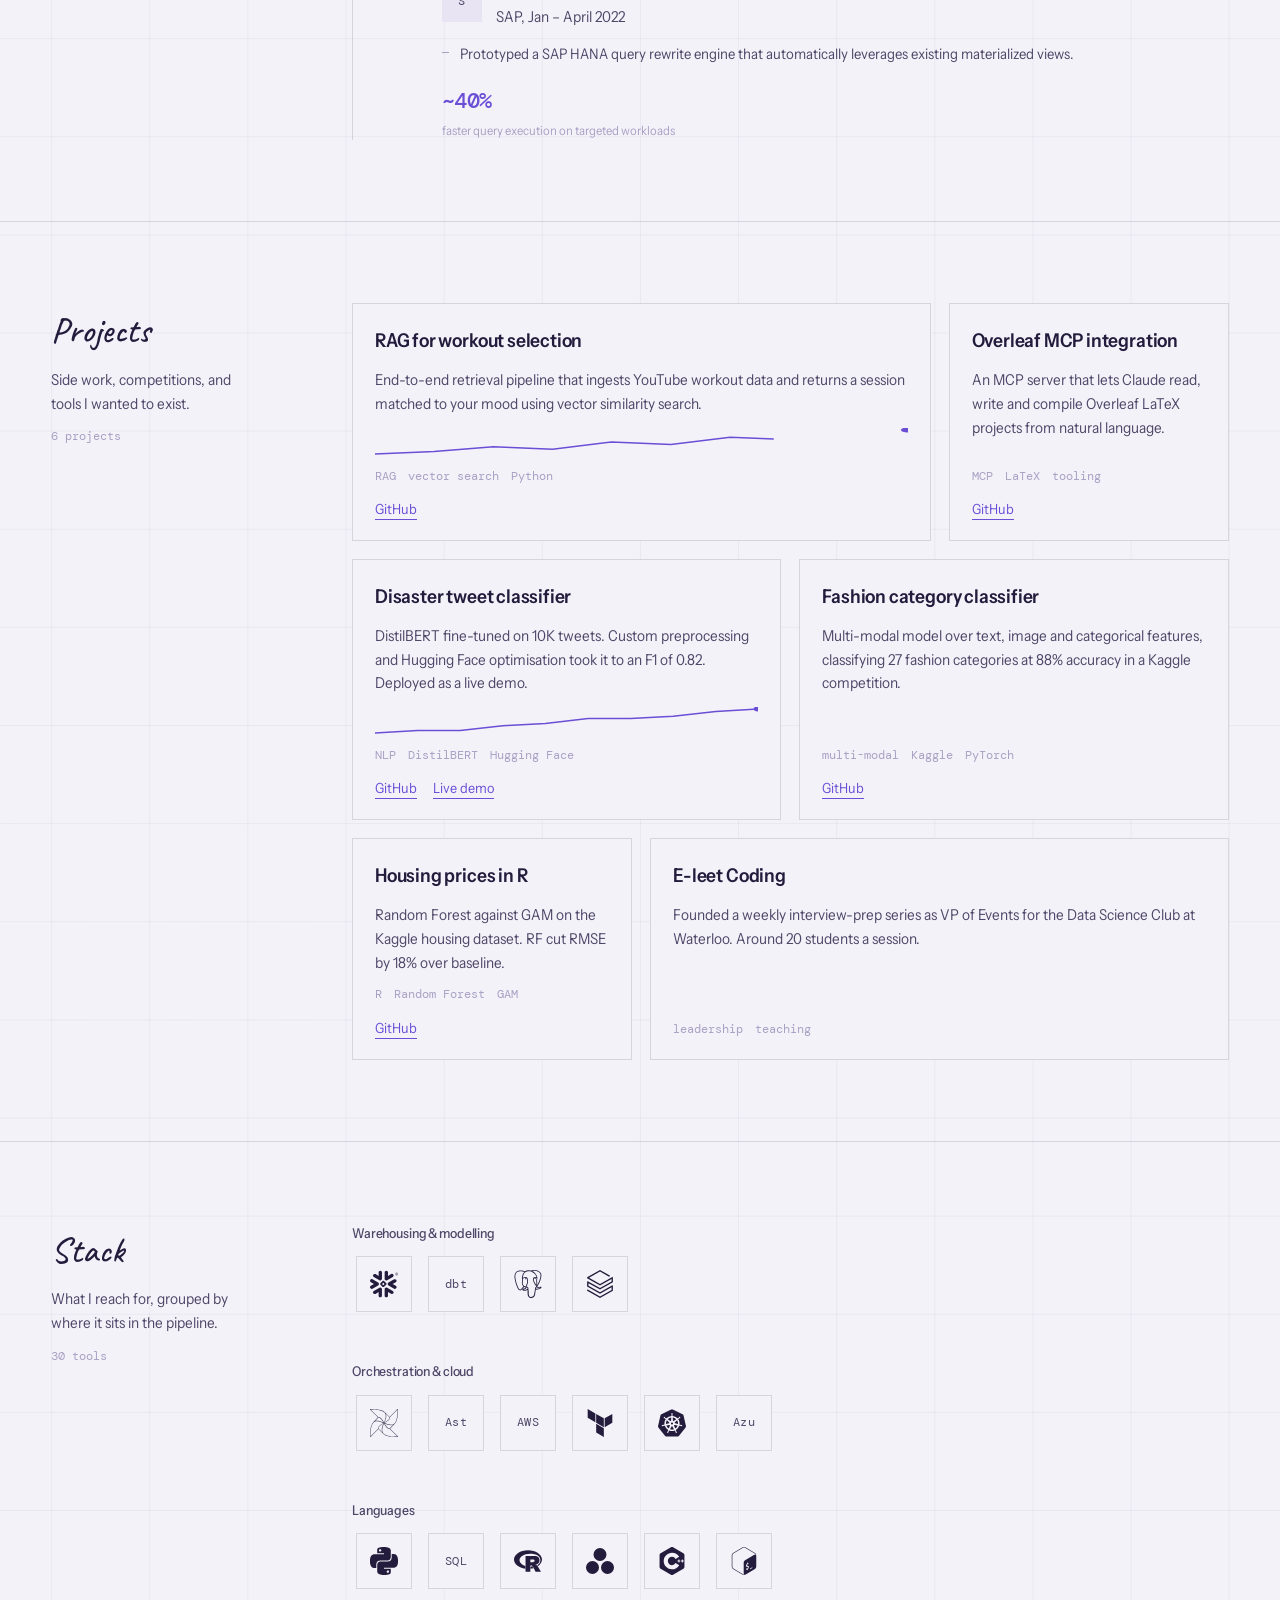
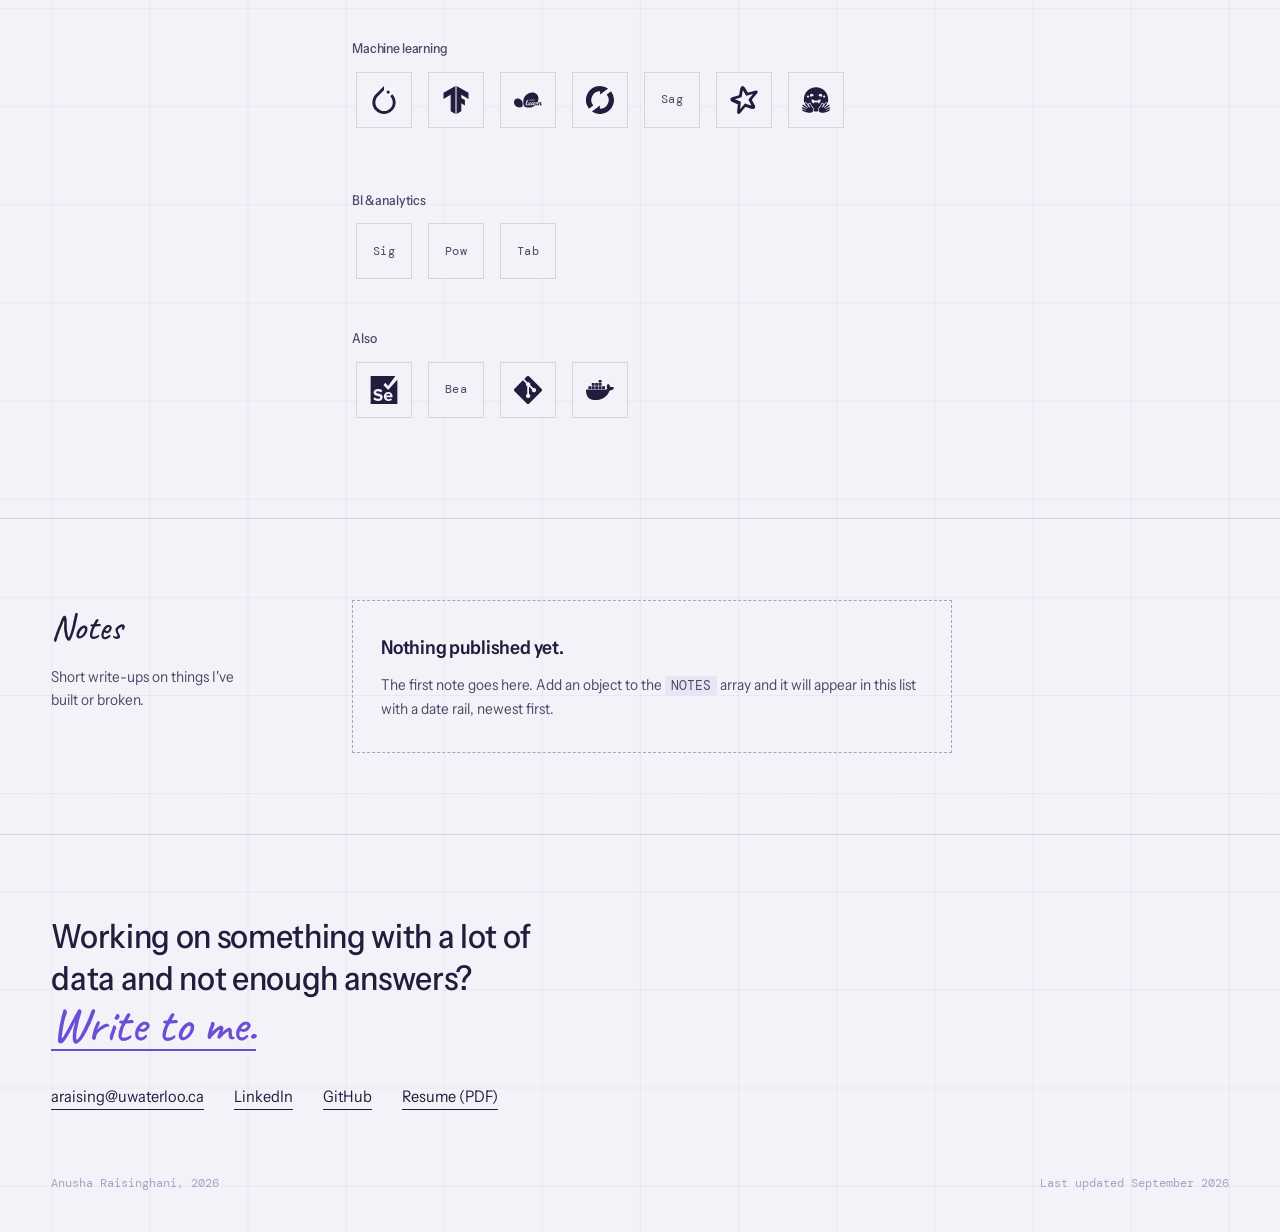
==== commit f2bedf1b: "Add assets: resume, favicon, OG image, stack icons, logo placeholders - assets/resume.pdf copied in " ====
--- a/index.html
+++ b/index.html
@@ -5,6 +5,21 @@
 <meta name="viewport" content="width=device-width, initial-scale=1">
 <title>Anusha Raisinghani — Analytics Engineer, Dubai</title>
 <meta name="description" content="Anusha Raisinghani is an analytics engineer in Dubai fintech, building data pipelines, models, and the dashboards that make them useful. UAE Golden Visa holder.">
+
+<link rel="icon" type="image/svg+xml" href="assets/favicon.svg">
+
+<meta property="og:type" content="website">
+<meta property="og:title" content="Anusha Raisinghani — Analytics Engineer, Dubai">
+<meta property="og:description" content="Analytics engineer in Dubai fintech, building data pipelines, models, and the dashboards that make them useful. UAE Golden Visa holder.">
+<meta property="og:url" content="https://anu2711.github.io/">
+<meta property="og:image" content="https://anu2711.github.io/assets/og-image.png">
+<meta property="og:image:width" content="1200">
+<meta property="og:image:height" content="630">
+<meta name="twitter:card" content="summary_large_image">
+<meta name="twitter:title" content="Anusha Raisinghani — Analytics Engineer, Dubai">
+<meta name="twitter:description" content="Analytics engineer in Dubai fintech, building data pipelines, models, and the dashboards that make them useful. UAE Golden Visa holder.">
+<meta name="twitter:image" content="https://anu2711.github.io/assets/og-image.png">
+
 <link rel="preconnect" href="https://fonts.googleapis.com">
 <link rel="preconnect" href="https://fonts.gstatic.com" crossorigin>
 <link href="https://fonts.googleapis.com/css2?family=Caveat:wght@400;500;600&family=Instrument+Sans:ital,wdth,wght@0,75..100,400..700;1,75..100,400..700&family=DM+Mono:wght@400;500&display=swap" rel="stylesheet">
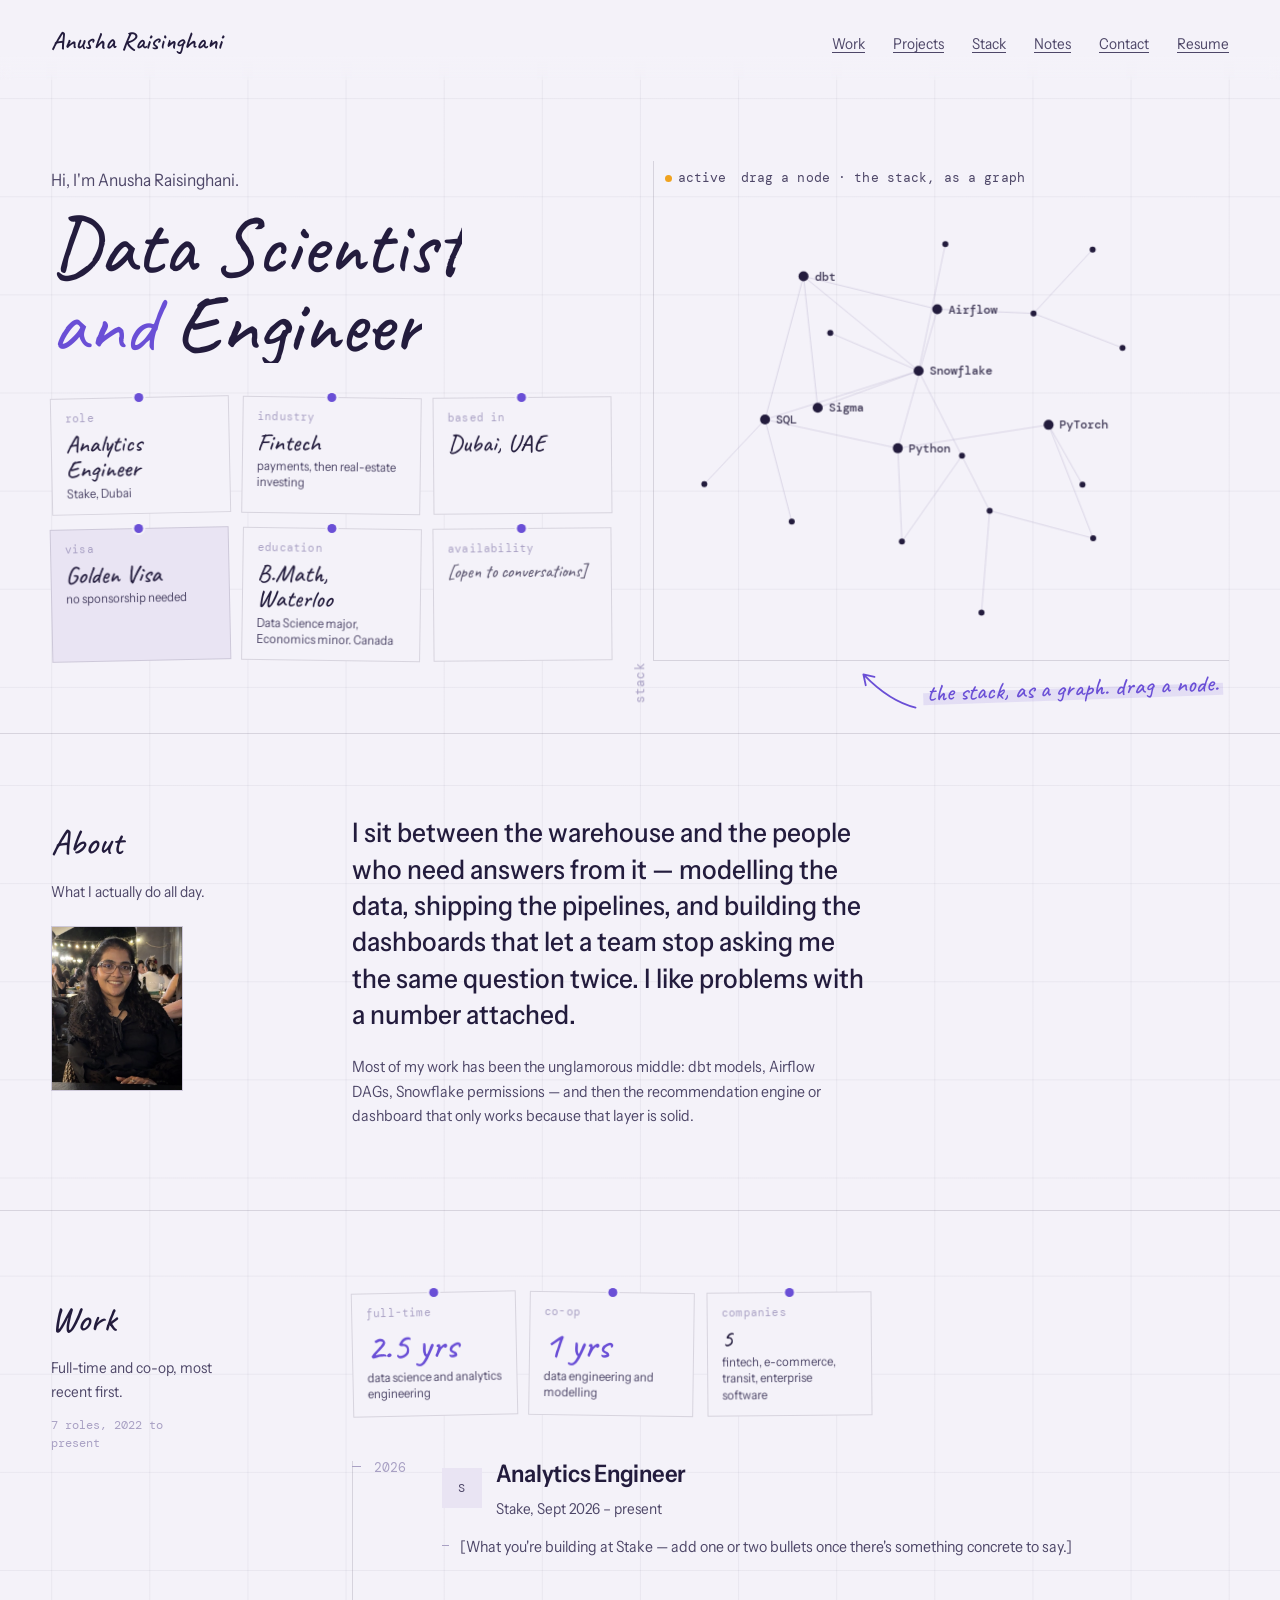
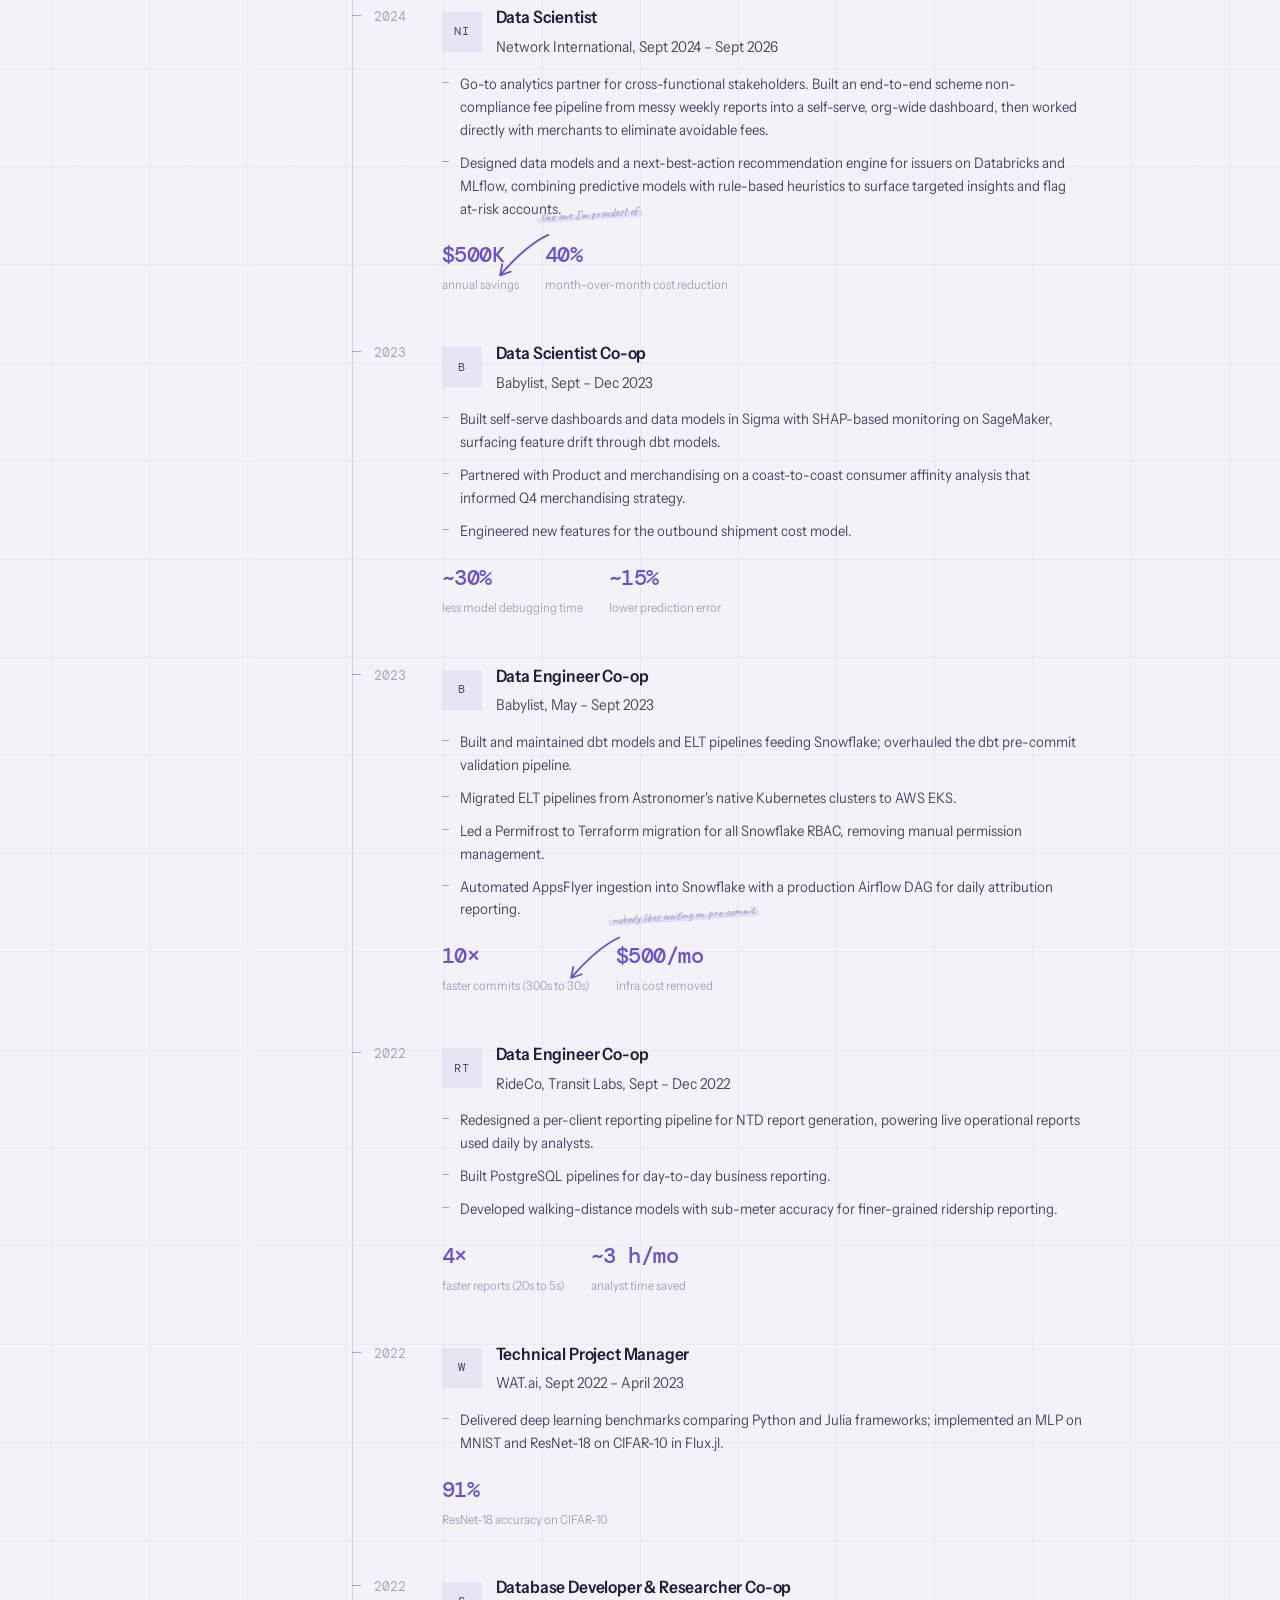
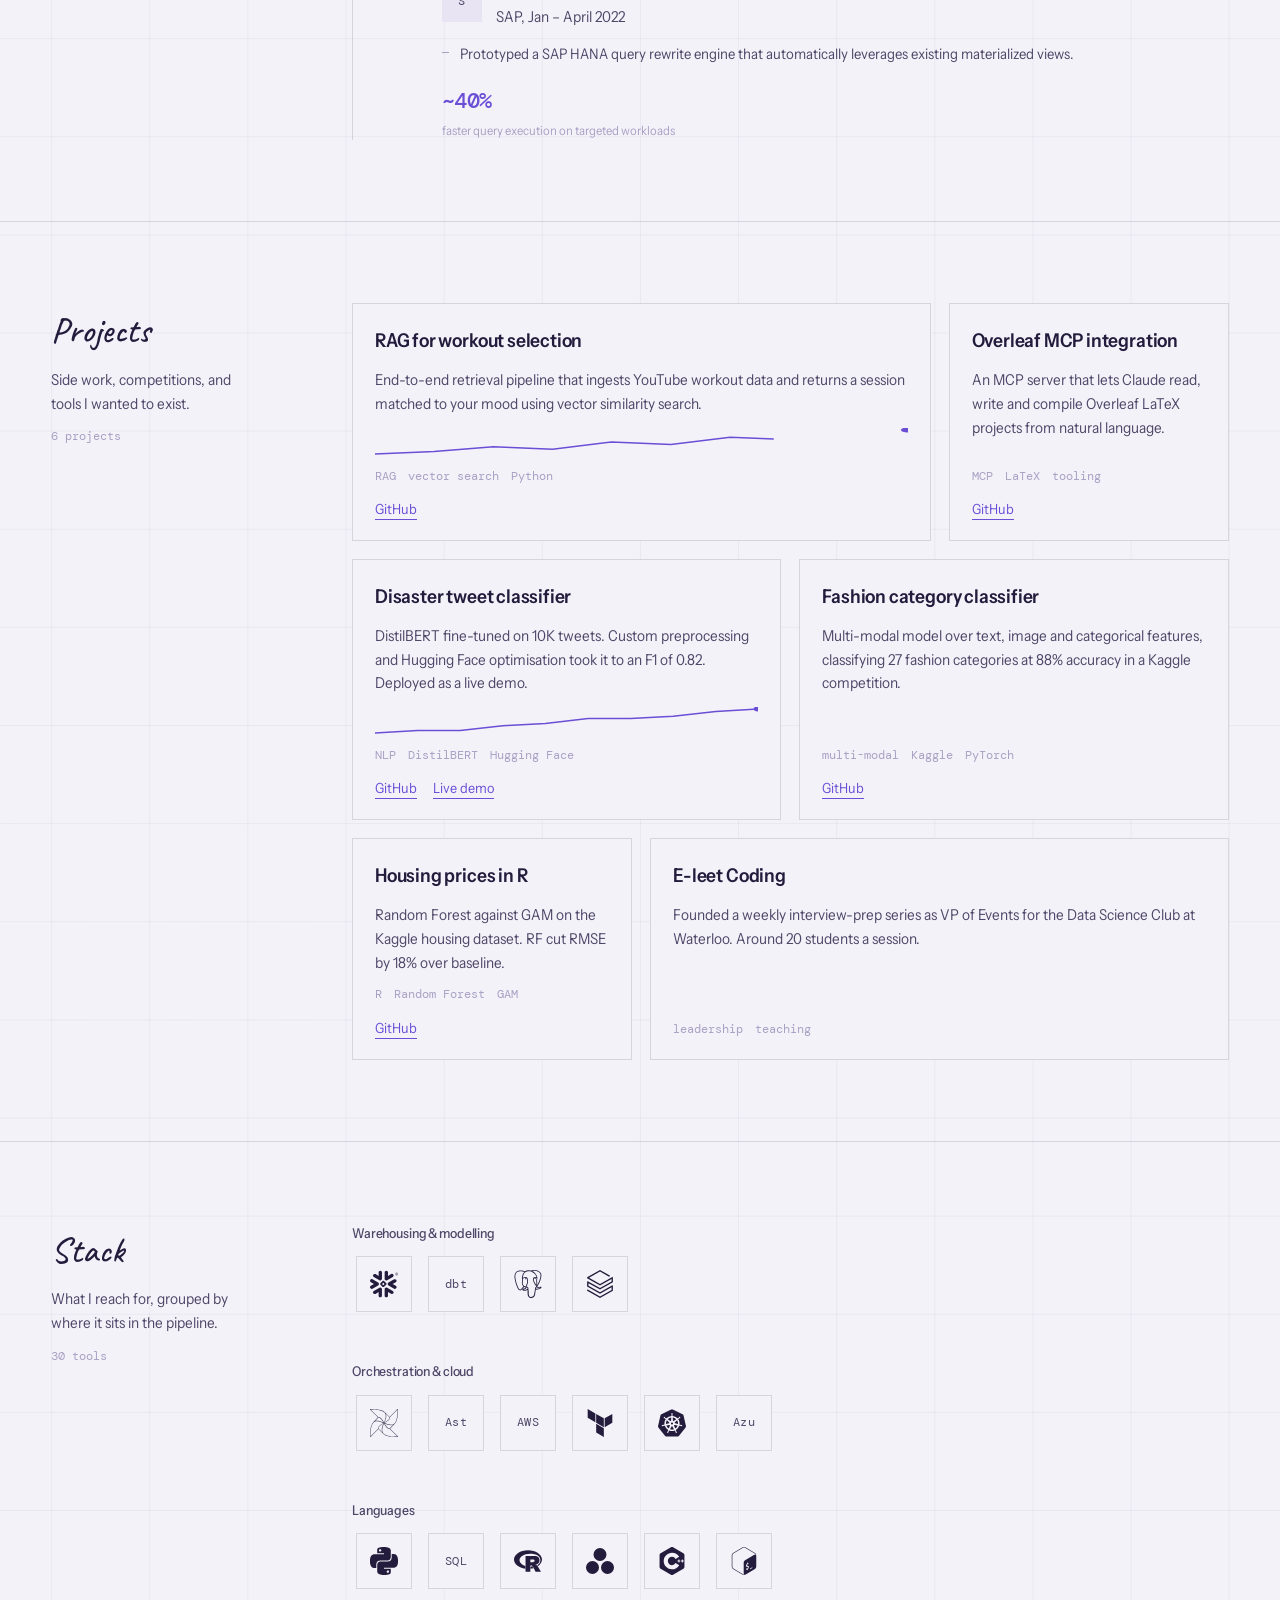
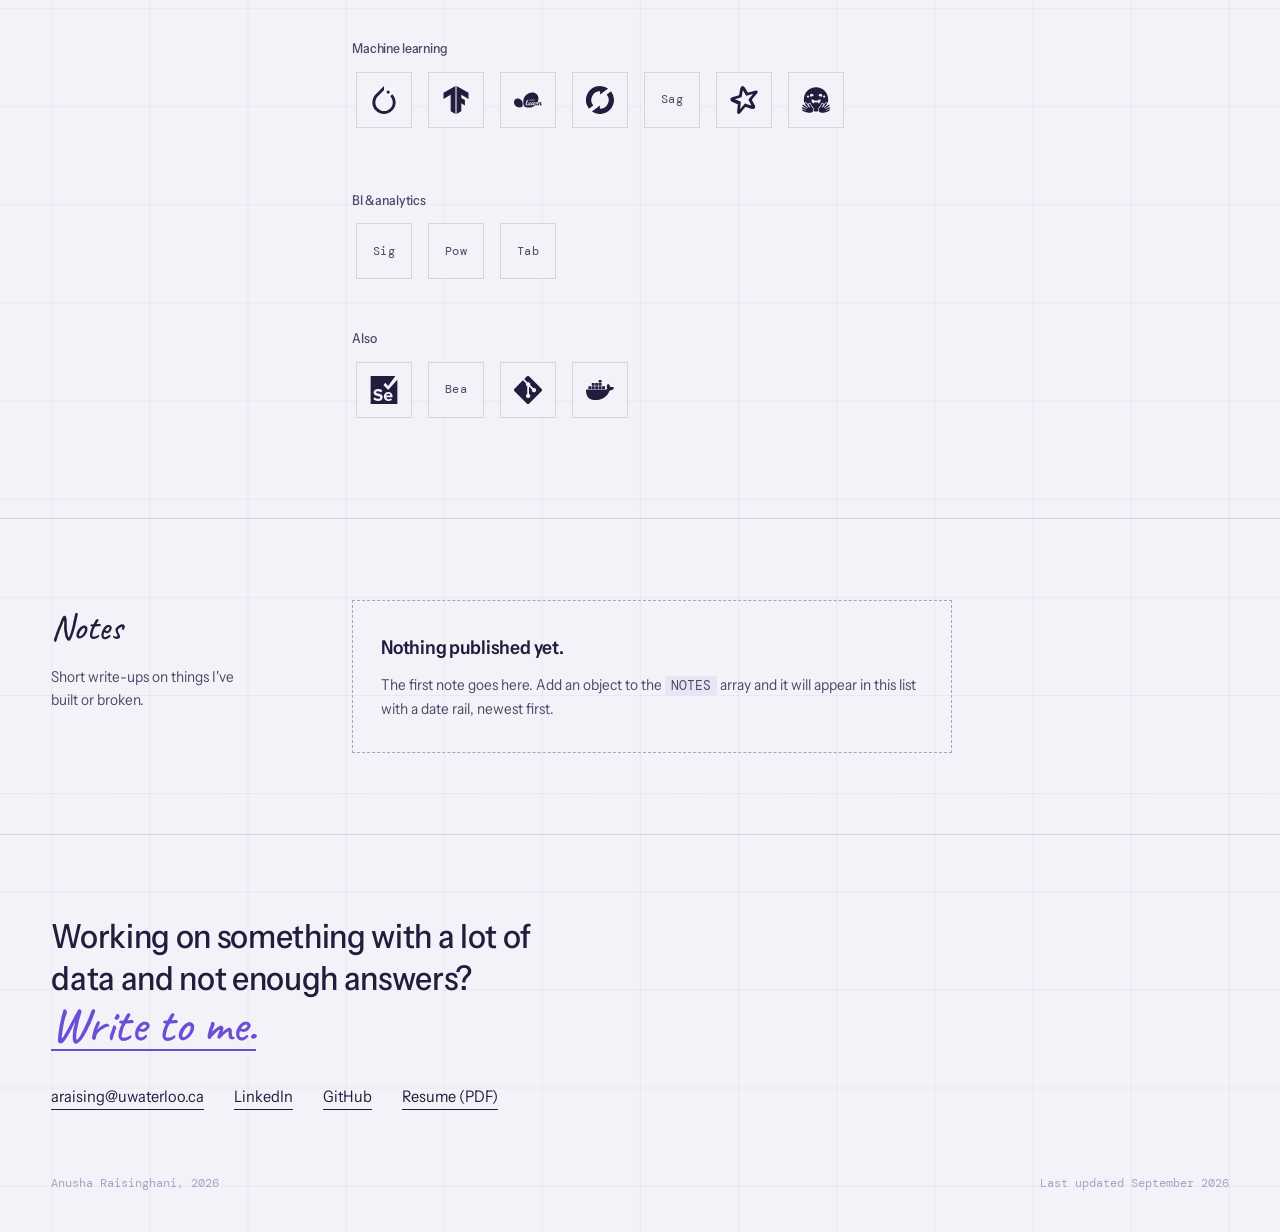
==== commit 1beea763: "Quality floor: responsive nav fix, keyboard-reachable graph, Lighthouse 100 - Fix nav overflow below" ====
--- a/index.html
+++ b/index.html
@@ -22,7 +22,11 @@
 
 <link rel="preconnect" href="https://fonts.googleapis.com">
 <link rel="preconnect" href="https://fonts.gstatic.com" crossorigin>
-<link href="https://fonts.googleapis.com/css2?family=Caveat:wght@400;500;600&family=Instrument+Sans:ital,wdth,wght@0,75..100,400..700;1,75..100,400..700&family=DM+Mono:wght@400;500&display=swap" rel="stylesheet">
+<!-- non-blocking font stylesheet: fetches in parallel with everything else, swaps in
+     once ready. Same fonts, same weights — just doesn't hold up first paint. -->
+<link rel="preload" as="style" href="https://fonts.googleapis.com/css2?family=Caveat:wght@400;500;600&family=Instrument+Sans:ital,wdth,wght@0,75..100,400..700;1,75..100,400..700&family=DM+Mono:wght@400;500&display=swap">
+<link href="https://fonts.googleapis.com/css2?family=Caveat:wght@400;500;600&family=Instrument+Sans:ital,wdth,wght@0,75..100,400..700;1,75..100,400..700&family=DM+Mono:wght@400;500&display=swap" rel="stylesheet" media="print" onload="this.media='all'">
+<noscript><link href="https://fonts.googleapis.com/css2?family=Caveat:wght@400;500;600&family=Instrument+Sans:ital,wdth,wght@0,75..100,400..700;1,75..100,400..700&family=DM+Mono:wght@400;500&display=swap" rel="stylesheet"></noscript>
 <link rel="stylesheet" href="css/site.css">
 </head>
 <body>
@@ -56,7 +60,7 @@
     </div>
     <div class="hero-graph">
       <div class="graph-caption mono"><span><span class="dot"></span>active</span><span>drag a node · the stack, as a graph</span></div>
-      <canvas id="net" aria-label="An animated network graph of Anusha's technical stack"></canvas>
+      <canvas id="net" role="img" tabindex="0" aria-label="An animated network graph of Anusha's technical stack. Interactive with a mouse or touch; decorative for keyboard users."></canvas>
       <span class="axis-y mono">stack</span>
       <span class="ann hero-ann"><svg viewBox="0 0 60 44"><path d="M4 40 C 18 36, 34 28, 54 6 M44 8 l11 -3 -2 11"/></svg>the stack, as a graph. drag a node.</span>
     </div>
--- a/css/site.css
+++ b/css/site.css
@@ -49,7 +49,7 @@
 }
 body{position:relative}
 a{color:inherit;text-decoration:none}
-a:focus-visible,button:focus-visible{outline:2px solid var(--signal);outline-offset:3px;border-radius:2px}
+a:focus-visible,button:focus-visible,canvas:focus-visible{outline:2px solid var(--signal);outline-offset:3px;border-radius:2px}
 ::selection{background:var(--signal);color:#fff}
 
 .wrap{max-width:var(--max);margin:0 auto;padding:0 var(--gutter)}
@@ -77,10 +77,15 @@
   backdrop-filter:blur(6px);
 }
 .nav .wrap{display:flex;align-items:baseline;justify-content:space-between;padding-top:22px;padding-bottom:18px}
-.brand{font-family:var(--hand);font-size:25px;font-weight:600}
+.brand{font-family:var(--hand);font-size:25px;font-weight:600;white-space:nowrap}
 .nav ul{display:flex;gap:28px;list-style:none;margin:0;padding:0;font-size:15px}
 .nav li a{color:var(--ink-2)}
 .nav li a:hover{color:var(--ink)}
+@media (max-width:640px){
+  .nav .wrap{flex-direction:column;align-items:flex-start;gap:10px;padding-bottom:16px}
+  .nav ul{flex-wrap:wrap;gap:10px 18px;font-size:14px}
+}
+@media (max-width:360px){.brand{font-size:21px}}
 
 /* ============================================================
    HERO
@@ -281,6 +286,19 @@
 .note time{font-family:var(--mono);font-size:12.5px;color:var(--trace);padding-top:4px}
 .note h3{font-size:17px}
 .note p{color:var(--ink-2);font-size:14.5px;margin-top:4px}
+
+/* Note post pages — single 64ch column, reusing nav/footer */
+.post-page{padding:clamp(48px,8vh,96px) 0 clamp(64px,9vh,120px)}
+.post-col{max-width:64ch;margin:0 auto}
+.post-back{font-size:14px;color:var(--ink-2)}
+.post-date{margin-top:28px;color:var(--trace)}
+.post-page h1{font-size:clamp(34px,4vw,52px);line-height:1.05;margin-top:6px;max-width:20ch}
+.post-body{margin-top:30px;color:var(--ink-2);font-size:16px;line-height:1.7;display:grid;gap:18px}
+.post-body h2{font-family:var(--sans);font-weight:600;font-size:19px;color:var(--ink);margin-top:6px;letter-spacing:-.01em}
+.post-body a{color:var(--signal)}
+.post-body pre,.post-body code{font-family:var(--mono);font-size:13.5px}
+.post-body pre{background:var(--paper-2);padding:14px 16px;overflow-x:auto;border:1px solid var(--hair)}
+.post-body img{max-width:100%;border:1px solid var(--hair)}
 
 /* Handwritten margin notes — reveal when scrolled into view, with a highlighter swipe */
 .ann{
